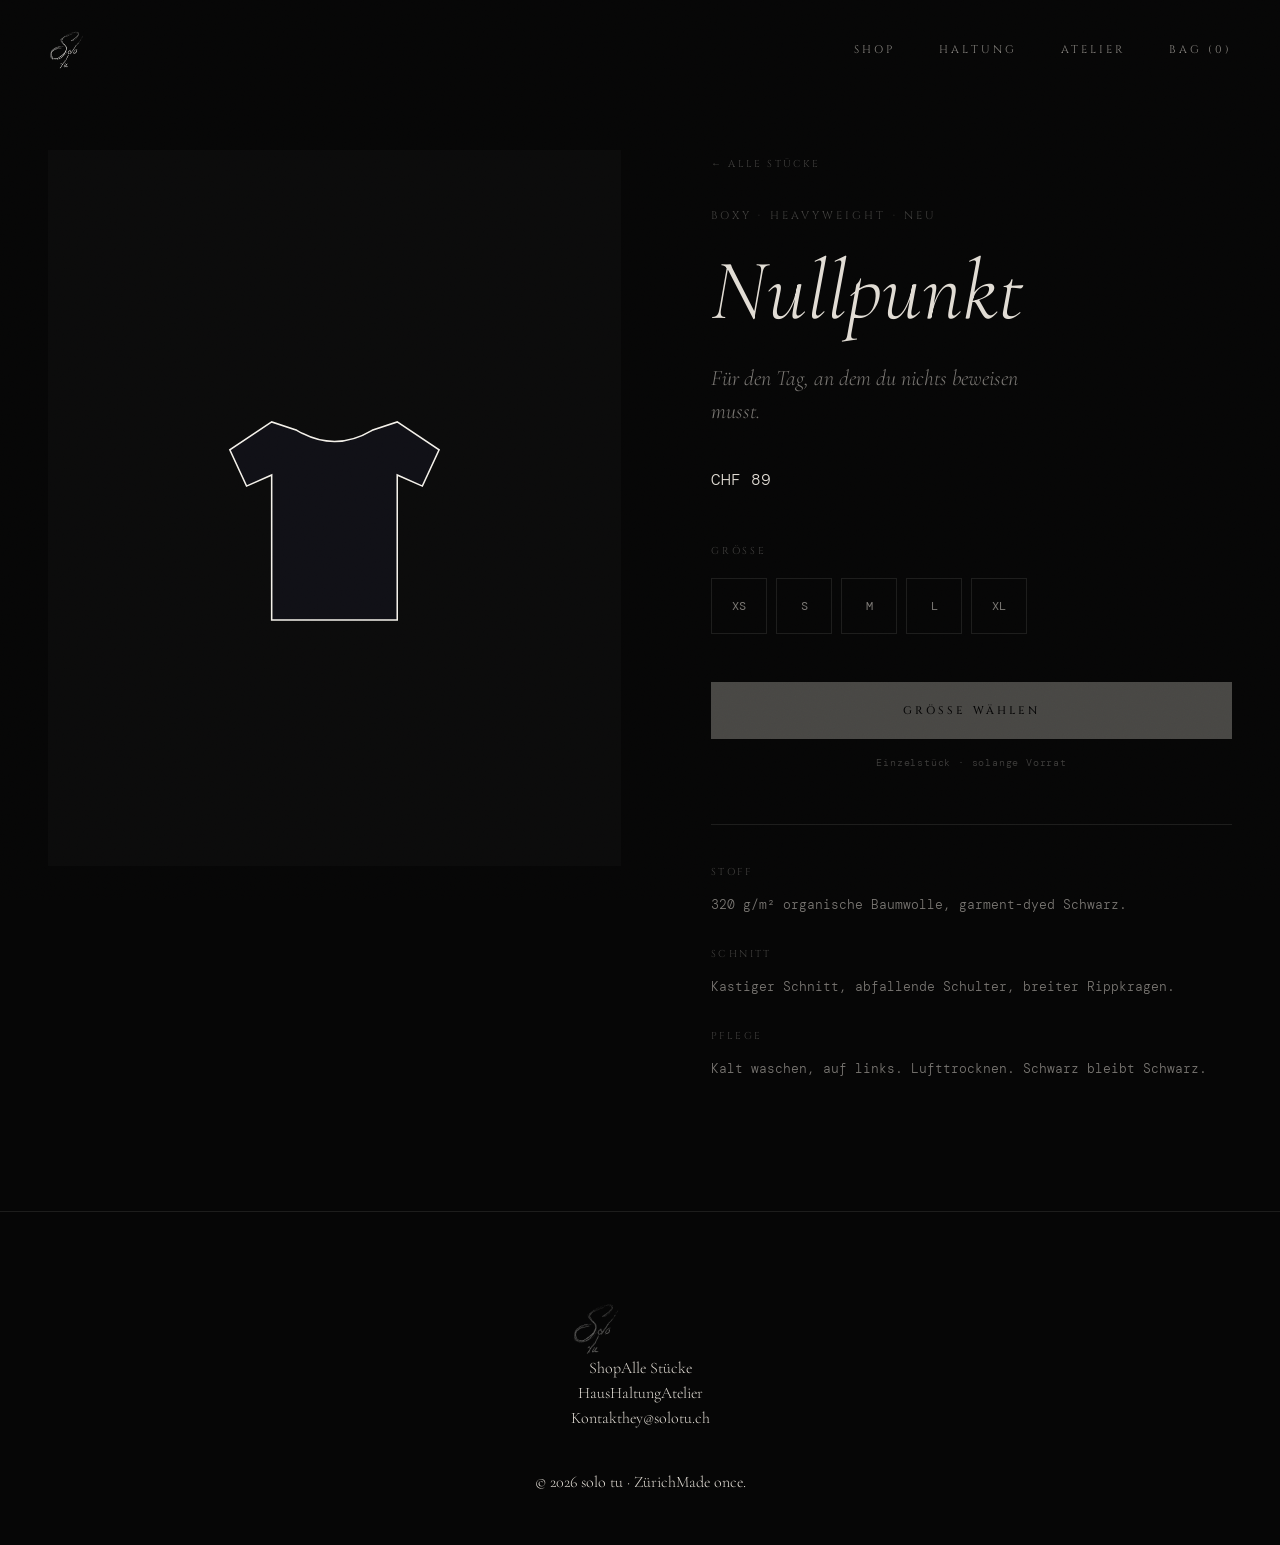
==== product.html @ 5d383a37 "solo tu — initial" ====
<!DOCTYPE html>
<html lang="de">
<head>
<meta charset="UTF-8">
<meta name="viewport" content="width=device-width, initial-scale=1.0">
<title>solo tu</title>
<link rel="preconnect" href="https://fonts.googleapis.com">
<link href="https://fonts.googleapis.com/css2?family=Cinzel:wght@400;500&family=Cormorant+Garamond:ital,wght@0,300;0,400;1,300;1,400&family=DM+Mono:wght@300;400&display=swap" rel="stylesheet">
<link rel="stylesheet" href="style.css">
<link rel="stylesheet" href="shop.css">
<link rel="stylesheet" href="product.css">
</head>
<body>
<div class="grain"></div>

<nav id="nav">
  <a href="index.html" class="nav-logo"><img src="logo.png" alt="solo tu"></a>
  <button class="nav-toggle" aria-label="Menu" onclick="document.body.classList.toggle('menu-open')"><span></span><span></span></button>
  <div class="nav-links">
    <a href="shop.html">Shop</a>
    <a href="index.html#manifest">Haltung</a>
    <a href="index.html#atelier">Atelier</a>
    <a href="#" class="nav-bag" onclick="openCart();return false;">Bag <span id="bag-count">(0)</span></a>
  </div>
</nav>

<main class="pdp" id="pdp"><!-- injected --></main>

<footer class="foot">
  <div class="foot-top">
    <img src="logo.png" alt="solo tu" class="foot-logo">
    <div class="foot-cols">
      <div class="foot-col"><span>Shop</span><a href="shop.html">Alle Stücke</a></div>
      <div class="foot-col"><span>Haus</span><a href="index.html#manifest">Haltung</a><a href="index.html#atelier">Atelier</a></div>
      <div class="foot-col"><span>Kontakt</span><a href="mailto:hey@solotu.ch">hey@solotu.ch</a></div>
    </div>
  </div>
  <div class="foot-bottom"><span>© 2026 solo tu · Zürich</span><span>Made once.</span></div>
</footer>

<div class="cart-overlay" id="cart-overlay" onclick="closeCart()"></div>
<aside class="cart-drawer" id="cart-drawer">
  <div class="cart-head"><span>Deine Bag</span><button onclick="closeCart()">✕</button></div>
  <div class="cart-items" id="cart-items"></div>
  <div class="cart-foot">
    <div class="cart-total"><span>Summe</span><span id="cart-total">CHF 0</span></div>
    <button class="cart-checkout" onclick="checkout()">Zur Kasse</button>
    <p class="cart-note">Versand Schweiz &amp; EU · Steuer inkl.</p>
  </div>
</aside>

<script src="products.js"></script>
<script src="main.js"></script>
<script src="shop.js"></script>
<script src="product.js"></script>
</body>
</html>
---- style.css ----
/* ============ solo tu — Giulia-grade, image-driven ============ */
:root{
  --ink:#060606;
  --ink-2:#0c0c0c;
  --cream:rgba(237,232,223,0.95);
  --cream-dim:rgba(237,232,223,.50);
  --cream-faint:rgba(237,232,223,.26);
  --cream-ghost:rgba(237,232,223,.09);
  --line:rgba(237,232,223,.10);
  --display:'Cormorant Garamond',Georgia,serif;
  --label:'Cinzel',serif;
  --mono:'DM Mono',monospace;
}
*{margin:0;padding:0;box-sizing:border-box}
html{scroll-behavior:smooth;-webkit-text-size-adjust:100%}
body{background:var(--ink);color:var(--cream);font-family:var(--display);
  font-weight:300;line-height:1.55;overflow-x:hidden;-webkit-font-smoothing:antialiased}
img{display:block;max-width:100%}
a{color:inherit;text-decoration:none}
em{font-style:italic;font-weight:300}

.grain{position:fixed;inset:0;pointer-events:none;z-index:900;opacity:.05;mix-blend-mode:overlay;
  background-image:url("data:image/svg+xml,%3Csvg xmlns='http://www.w3.org/2000/svg' viewBox='0 0 200 200'%3E%3Cfilter id='n'%3E%3CfeTurbulence type='fractalNoise' baseFrequency='.85' numOctaves='3'/%3E%3C/filter%3E%3Crect width='100%25' height='100%25' filter='url(%23n)'/%3E%3C/svg%3E");background-size:200px 200px}

/* shared eyebrow */
.eyebrow{font-family:var(--label);font-size:11px;letter-spacing:.42em;
  text-transform:uppercase;color:var(--cream-faint);font-weight:400;display:block}

/* image placeholder treatment — elegant, reads as "photo goes here" */
[data-ph]{position:relative;background:
  linear-gradient(135deg,#0e0e0e 0%,#080808 50%,#101010 100%)}
[data-ph]::after{content:attr(data-ph);position:absolute;inset:0;
  display:flex;align-items:center;justify-content:center;text-align:center;padding:24px;
  font-family:var(--mono);font-size:10px;letter-spacing:.22em;text-transform:uppercase;
  color:rgba(237,232,223,.16);line-height:2}
[data-ph]::before{content:"";position:absolute;inset:18px;border:1px solid rgba(237,232,223,.06)}

/* ============ nav ============ */
#nav{position:fixed;top:0;left:0;right:0;z-index:800;display:flex;align-items:center;
  justify-content:space-between;padding:30px 48px;mix-blend-mode:difference}
.nav-logo img{height:40px;width:auto;opacity:.95}
.nav-links{display:flex;align-items:center;gap:44px}
.nav-links a{font-family:var(--label);font-size:11px;font-weight:400;letter-spacing:.28em;
  text-transform:uppercase;opacity:.6;transition:opacity .4s}
.nav-links a:hover{opacity:1}
.nav-toggle{display:none;background:none;border:none;cursor:pointer;flex-direction:column;gap:6px;padding:6px}
.nav-toggle span{width:26px;height:1px;background:var(--cream);display:block;transition:.3s}

/* ============ hero — fullscreen image + signature ============ */
.hero{position:relative;height:100vh;min-height:640px;display:flex;
  align-items:center;justify-content:center;text-align:center;overflow:hidden}
.hero-media{position:absolute;inset:0}
.hero-overlay{position:absolute;inset:0;background:
  radial-gradient(ellipse at center,transparent 0%,rgba(6,6,6,.55) 75%,rgba(6,6,6,.85) 100%)}
.hero-content{position:relative;z-index:2;display:flex;flex-direction:column;align-items:center;padding:0 30px}
.hero-logo{width:min(360px,72vw);opacity:.96;margin-bottom:42px;
  filter:drop-shadow(0 4px 30px rgba(0,0,0,.6))}
.hero-tagline{font-family:var(--label);font-size:11px;letter-spacing:.4em;
  text-transform:uppercase;color:var(--cream-dim);margin-bottom:46px;font-weight:400}
.hero-lines{display:flex;flex-direction:column;gap:8px;margin-bottom:52px}
.hero-lines span{font-family:var(--label);font-size:clamp(10px,1.4vw,13px);
  letter-spacing:.36em;text-transform:uppercase;color:var(--cream-faint);font-weight:400}
.hero-cta{font-family:var(--label);font-size:11px;letter-spacing:.28em;text-transform:uppercase;
  font-weight:400;color:var(--cream);padding-bottom:9px;border-bottom:1px solid var(--cream-dim);transition:.4s}
.hero-cta:hover{border-color:var(--cream)}

/* ============ manifest ============ */
.manifest{padding:200px 48px}
.manifest-inner{max-width:1000px;margin:0 auto}
.manifest-line{font-size:clamp(34px,6vw,74px);font-weight:300;line-height:1.18;
  font-style:italic;letter-spacing:.005em}
.manifest-line.dim{color:var(--cream-dim)}

/* ============ image pair ============ */
.pair{display:grid;grid-template-columns:1fr 1fr;gap:6px;padding:0 6px}
.pair-img{aspect-ratio:3/4}

/* ============ the work ============ */
.work{padding:200px 48px;max-width:1100px;margin:0 auto}
.work .eyebrow{margin-bottom:50px}
.work-quote{font-size:clamp(30px,4.4vw,56px);font-weight:300;font-style:italic;
  line-height:1.22;border-left:1px solid var(--line);padding-left:40px;margin-bottom:80px}
.work-body{display:grid;grid-template-columns:repeat(2,1fr);gap:54px;max-width:880px}
.work-body p{font-family:var(--mono);font-size:13px;line-height:2.1;color:var(--cream-dim)}

/* ============ featured ============ */
.featured{padding:140px 48px;border-top:1px solid var(--line)}
.featured-head{display:flex;align-items:baseline;gap:26px;margin-bottom:80px}
.featured-title{font-size:clamp(38px,5vw,66px);font-weight:300;font-style:italic}
.featured-grid{display:grid;grid-template-columns:repeat(3,1fr);gap:6px;margin-bottom:64px}

.card{position:relative;cursor:pointer;overflow:hidden}
.card-img{aspect-ratio:4/5;position:relative;overflow:hidden;
  transition:transform 1s cubic-bezier(.19,1,.22,1)}
.card:hover .card-img{transform:scale(1.03)}
.card-meta{padding:26px 4px 0}
.card-name{font-size:24px;font-style:italic;font-weight:300;margin-bottom:10px}
.card-row{display:flex;justify-content:space-between;align-items:baseline}
.card-cut{font-family:var(--mono);font-size:10px;letter-spacing:.16em;text-transform:uppercase;color:var(--cream-faint)}
.card-price{font-family:var(--mono);font-size:12.5px;color:var(--cream-dim)}
.card-tag{position:absolute;top:16px;left:16px;z-index:3;font-family:var(--label);font-size:9px;
  letter-spacing:.22em;text-transform:uppercase;color:var(--cream);font-weight:400;
  background:rgba(6,6,6,.5);padding:6px 11px;backdrop-filter:blur(4px)}

.link-underline{display:inline-block;font-family:var(--label);font-size:11px;letter-spacing:.26em;
  text-transform:uppercase;font-weight:400;color:var(--cream-dim);
  border-bottom:1px solid var(--line);padding-bottom:7px;transition:.4s}
.link-underline:hover{color:var(--cream);border-color:var(--cream-dim)}

/* ============ atelier ============ */
.atelier{display:grid;grid-template-columns:1fr 1fr;gap:6px;align-items:stretch;padding:0 6px;margin-top:6px}
.atelier-img{aspect-ratio:4/5;min-height:520px}
.atelier-text{padding:90px 60px;display:flex;flex-direction:column;justify-content:center}
.atelier-text .eyebrow{margin-bottom:36px}
.atelier-quote{font-size:clamp(26px,3.4vw,42px);font-weight:300;font-style:italic;line-height:1.3;margin-bottom:38px}
.atelier-detail{font-family:var(--mono);font-size:12.5px;line-height:2.05;color:var(--cream-dim);max-width:46ch;margin-bottom:48px}
.atelier-pledge{display:flex;flex-direction:column;gap:12px}
.atelier-pledge span{font-family:var(--label);font-size:10px;letter-spacing:.3em;
  text-transform:uppercase;color:var(--cream-faint);font-weight:400}

/* ============ commission ============ */
.commission{padding:200px 48px;text-align:center}
.commission .eyebrow{margin-bottom:48px}
.commission-quote{font-size:clamp(26px,3.6vw,46px);font-weight:300;font-style:italic;
  line-height:1.32;max-width:20ch;margin:0 auto 64px}
.signup-form{display:flex;max-width:440px;margin:0 auto;border-bottom:1px solid var(--cream-dim)}
.signup-form input{flex:1;background:none;border:none;outline:none;color:var(--cream);
  font-family:var(--mono);font-size:13px;padding:17px 0;letter-spacing:.04em}
.signup-form input::placeholder{color:var(--cream-faint)}
.signup-form button{background:none;border:none;cursor:pointer;color:var(--cream);
  font-family:var(--label);font-size:11px;letter-spacing:.22em;text-transform:uppercase;
  font-weight:400;padding:0 0 0 22px;opacity:.7;transition:.4s}
.signup-form button:hover{opacity:1}

/* ============ footer ============ */
.foot{padding:90px 48px 50px;border-top:1px solid var(--line);
  display:flex;flex-direction:column;align-items:center;gap:40px;text-align:center}
.foot-logo{height:54px;width:auto;opacity:.45}
.foot-meta{display:flex;flex-wrap:wrap;justify-content:center;gap:14px;align-items:center}
.foot-meta span,.foot-meta a{font-family:var(--label);font-size:10px;letter-spacing:.2em;
  text-transform:uppercase;color:var(--cream-faint);font-weight:400;transition:.3s}
.foot-meta a:hover{color:var(--cream)}

/* ============ reveal ============ */
[data-reveal]{opacity:0;transform:translateY(28px);transition:opacity 1.3s ease,transform 1.3s cubic-bezier(.19,1,.22,1)}
[data-reveal].in{opacity:1;transform:none}

/* ============ responsive ============ */
@media(max-width:820px){
  #nav{padding:22px 24px}
  .nav-toggle{display:flex}
  .nav-links{position:fixed;inset:0;background:var(--ink);flex-direction:column;
    justify-content:center;gap:42px;transform:translateY(-100%);transition:transform .6s cubic-bezier(.19,1,.22,1);mix-blend-mode:normal;z-index:799}
  body.menu-open .nav-links{transform:none}
  .nav-links a{font-size:15px}
  .manifest,.work,.commission{padding:120px 24px}
  .work-body{grid-template-columns:1fr;gap:30px}
  .pair{grid-template-columns:1fr}
  .featured{padding:100px 24px}
  .featured-grid{grid-template-columns:1fr;gap:4px}
  .atelier{grid-template-columns:1fr}
  .atelier-img{min-height:auto}
  .atelier-text{padding:80px 28px}
  .foot{padding:70px 24px 40px}
}
@media(prefers-reduced-motion:reduce){
  *{animation:none!important;transition:none!important}
  [data-reveal]{opacity:1;transform:none}
}
---- shop.css ----
.shop-head{padding:180px 48px 56px;max-width:1300px;margin:0 auto}
.shop-eyebrow{font-family:var(--label);font-size:11px;letter-spacing:.42em;
  text-transform:uppercase;color:var(--cream-faint);margin-bottom:34px;font-weight:400}
.shop-title{font-size:clamp(42px,7vw,90px);font-weight:300;line-height:1.0;
  letter-spacing:.005em;font-style:italic}

.shop-filters{display:flex;align-items:center;gap:14px;padding:0 48px 56px;
  max-width:1300px;margin:0 auto;flex-wrap:wrap;border-bottom:1px solid var(--line)}
.filter{background:none;border:1px solid var(--line);cursor:pointer;
  font-family:var(--label);font-size:10px;letter-spacing:.22em;text-transform:uppercase;font-weight:400;
  color:var(--cream-dim);padding:10px 20px;border-radius:0;transition:.4s}
.filter:hover{color:var(--cream);border-color:var(--cream-dim)}
.filter.active{background:var(--cream);color:var(--ink);border-color:var(--cream)}
.shop-count{margin-left:auto;font-family:var(--mono);font-size:10px;
  letter-spacing:.18em;text-transform:uppercase;color:var(--cream-faint)}

.shop-grid{display:grid;grid-template-columns:repeat(3,1fr);gap:6px;
  max-width:1300px;margin:0 auto;padding:56px 48px 130px}

@media(max-width:820px){
  .shop-head{padding:140px 24px 44px}
  .shop-filters{padding:0 24px 40px}
  .shop-grid{grid-template-columns:1fr;gap:4px;padding:40px 24px 100px}
  .shop-count{display:none}
}

/* ---------- cart drawer ---------- */
.cart-overlay{position:fixed;inset:0;background:rgba(6,6,6,.62);backdrop-filter:blur(3px);
  opacity:0;pointer-events:none;transition:opacity .5s;z-index:950}
.cart-overlay.open{opacity:1;pointer-events:auto}
.cart-drawer{position:fixed;top:0;right:0;bottom:0;width:min(420px,90vw);
  background:#080808;border-left:1px solid var(--line);z-index:960;
  transform:translateX(100%);transition:transform .6s cubic-bezier(.19,1,.22,1);
  display:flex;flex-direction:column;padding:36px}
.cart-drawer.open{transform:none}
.cart-head{display:flex;justify-content:space-between;align-items:center;
  padding-bottom:30px;border-bottom:1px solid var(--line)}
.cart-head span{font-family:var(--label);font-size:11px;letter-spacing:.26em;text-transform:uppercase;font-weight:400}
.cart-head button{background:none;border:none;color:var(--cream);font-size:17px;cursor:pointer;opacity:.55;transition:.3s}
.cart-head button:hover{opacity:1}
.cart-items{flex:1;overflow-y:auto;padding:26px 0}
.cart-empty{font-family:var(--mono);font-size:12px;color:var(--cream-faint);
  letter-spacing:.04em;text-align:center;padding:64px 0;line-height:2.1}
.cart-line{display:flex;justify-content:space-between;align-items:flex-start;
  padding:22px 0;border-bottom:1px solid var(--line)}
.cart-line-name{font-size:20px;font-style:italic;font-weight:300;margin-bottom:6px}
.cart-line-meta{font-family:var(--mono);font-size:10px;letter-spacing:.13em;
  text-transform:uppercase;color:var(--cream-faint)}
.cart-line-right{text-align:right;display:flex;flex-direction:column;gap:9px;align-items:flex-end}
.cart-line-price{font-family:var(--mono);font-size:12px;color:var(--cream-dim)}
.cart-line-rm{font-family:var(--mono);font-size:9px;letter-spacing:.13em;
  text-transform:uppercase;color:var(--cream-faint);background:none;border:none;
  cursor:pointer;text-decoration:underline;text-underline-offset:3px;transition:.3s}
.cart-line-rm:hover{color:var(--cream)}
.cart-foot{padding-top:26px;border-top:1px solid var(--line)}
.cart-total{display:flex;justify-content:space-between;align-items:baseline;margin-bottom:24px}
.cart-total span:first-child{font-family:var(--label);font-size:11px;letter-spacing:.22em;text-transform:uppercase;color:var(--cream-dim);font-weight:400}
.cart-total span:last-child{font-family:var(--mono);font-size:16px}
.cart-checkout{width:100%;background:var(--cream);color:var(--ink);border:none;cursor:pointer;
  font-family:var(--label);font-size:11px;letter-spacing:.26em;text-transform:uppercase;font-weight:500;
  padding:19px;transition:opacity .4s}
.cart-checkout:hover{opacity:.85}
.cart-note{text-align:center;margin-top:17px;font-family:var(--mono);font-size:9px;
  letter-spacing:.08em;color:var(--cream-faint)}
---- product.css ----
.pdp{max-width:1300px;margin:0 auto;padding:150px 48px 130px;
  display:grid;grid-template-columns:1.1fr 1fr;gap:90px;align-items:start}
.pdp-visual{position:sticky;top:130px;background:#0b0b0b;aspect-ratio:4/5;
  display:flex;align-items:center;justify-content:center;overflow:hidden}
.pdp-visual svg{width:56%}
.pdp-back{font-family:var(--label);font-size:10px;letter-spacing:.22em;text-transform:uppercase;font-weight:400;
  color:var(--cream-faint);margin-bottom:34px;display:inline-block;transition:.4s}
.pdp-back:hover{color:var(--cream)}
.pdp-cut{font-family:var(--label);font-size:11px;letter-spacing:.28em;text-transform:uppercase;font-weight:400;
  color:var(--cream-faint);margin-bottom:24px}
.pdp-name{font-size:clamp(48px,7vw,86px);font-weight:300;font-style:italic;line-height:1.0;margin-bottom:28px}
.pdp-poem{font-size:22px;font-style:italic;font-weight:300;color:var(--cream-dim);margin-bottom:40px;max-width:34ch;line-height:1.5}
.pdp-price{font-family:var(--mono);font-size:16px;margin-bottom:52px}
.pdp-label{font-family:var(--label);font-size:10px;letter-spacing:.28em;text-transform:uppercase;font-weight:400;
  color:var(--cream-faint);margin-bottom:18px}
.pdp-sizes{display:flex;gap:9px;margin-bottom:48px;flex-wrap:wrap}
.size{width:56px;height:56px;border:1px solid var(--line);background:none;cursor:pointer;
  font-family:var(--mono);font-size:12px;color:var(--cream-dim);transition:.3s}
.size:hover{border-color:var(--cream-dim);color:var(--cream)}
.size.sel{background:var(--cream);color:var(--ink);border-color:var(--cream)}
.pdp-add{width:100%;background:var(--cream);color:var(--ink);border:none;cursor:pointer;
  font-family:var(--label);font-size:11px;letter-spacing:.28em;text-transform:uppercase;font-weight:500;
  padding:21px;transition:opacity .4s;margin-bottom:16px}
.pdp-add:hover{opacity:.85}
.pdp-add:disabled{opacity:.3;cursor:not-allowed}
.pdp-hint{font-family:var(--mono);font-size:10px;letter-spacing:.08em;color:var(--cream-faint);
  text-align:center;margin-bottom:54px}
.pdp-details{border-top:1px solid var(--line);padding-top:40px;display:flex;flex-direction:column;gap:30px}
.pdp-detail span{font-family:var(--label);font-size:10px;letter-spacing:.24em;text-transform:uppercase;font-weight:400;
  color:var(--cream-faint);display:block;margin-bottom:12px}
.pdp-detail p{font-family:var(--mono);font-size:12.5px;line-height:1.95;color:var(--cream-dim)}
@media(max-width:820px){
  .pdp{grid-template-columns:1fr;gap:44px;padding:120px 24px 90px}
  .pdp-visual{position:static;aspect-ratio:1/1}
}
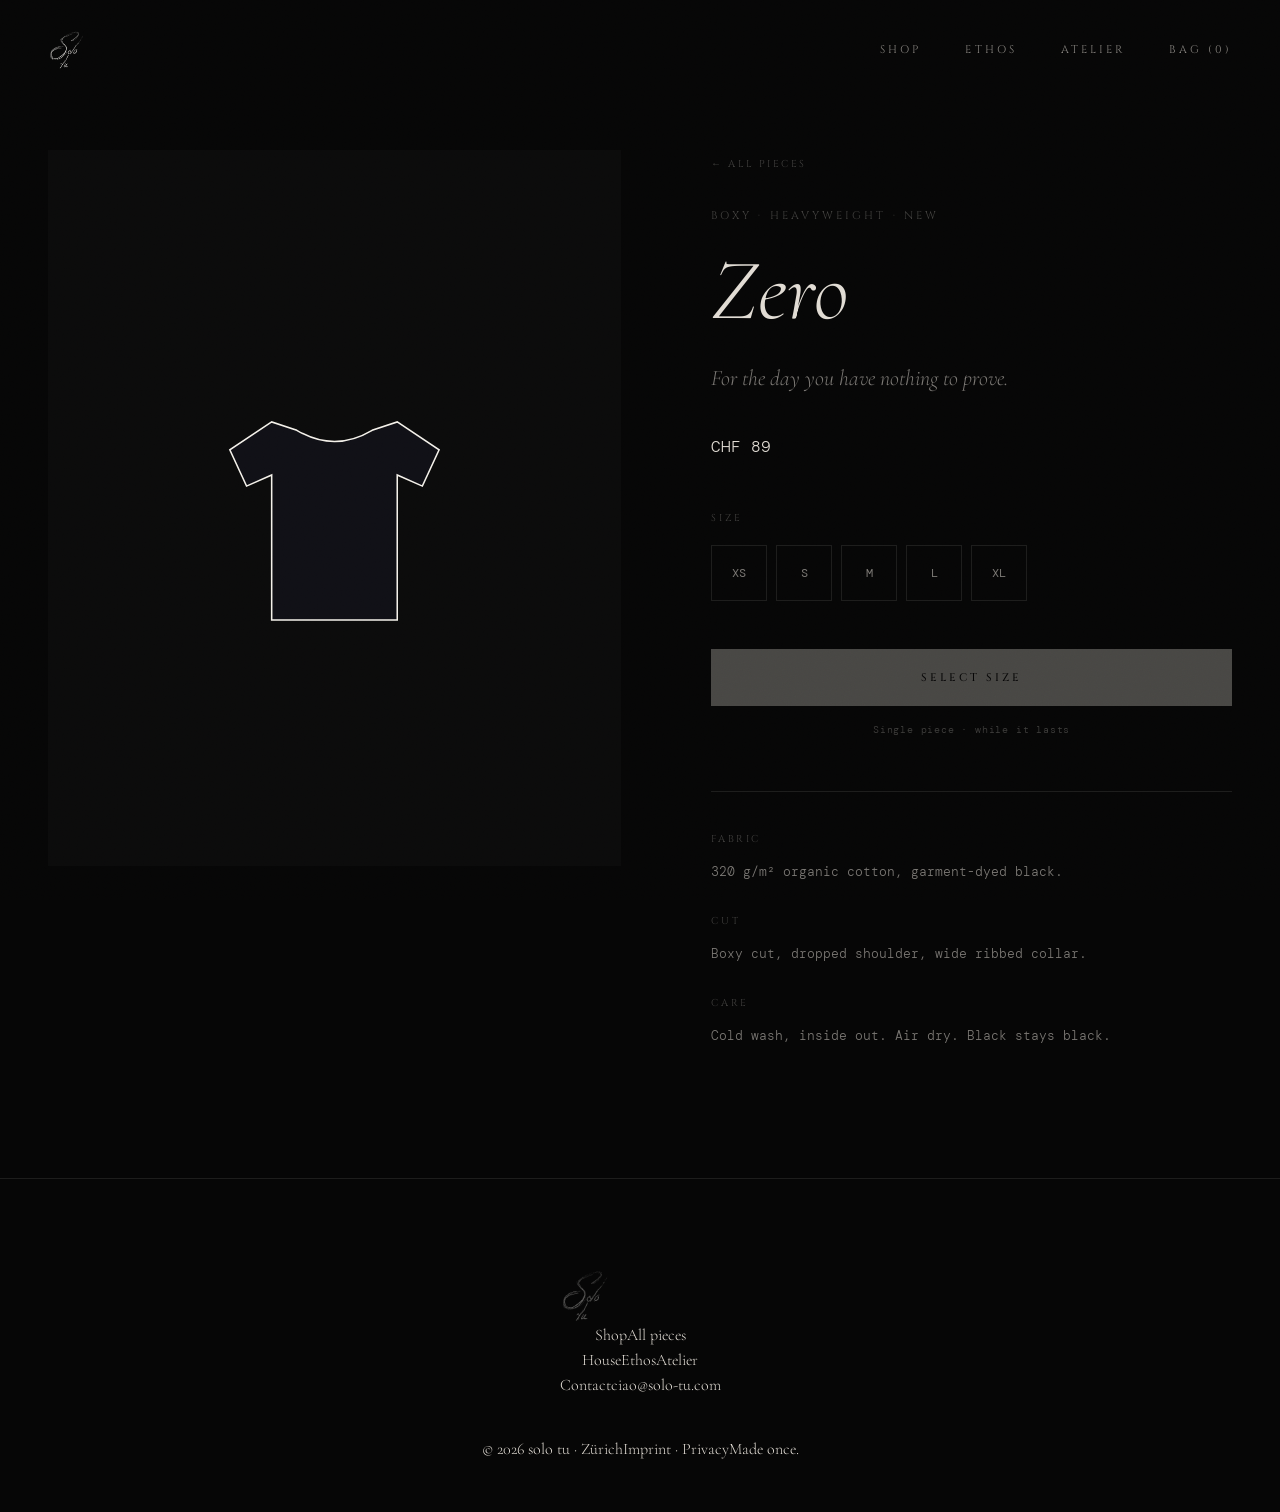
==== commit ee0e193f: "Komplett Englisch, Mobile-Menü-Fix, Imprint/Privacy verlinkt" ====
--- a/product.html
+++ b/product.html
@@ -1,5 +1,5 @@
 <!DOCTYPE html>
-<html lang="de">
+<html lang="en">
 <head>
 <meta charset="UTF-8">
 <meta name="viewport" content="width=device-width, initial-scale=1.0">
@@ -18,7 +18,7 @@
   <button class="nav-toggle" aria-label="Menu" onclick="document.body.classList.toggle('menu-open')"><span></span><span></span></button>
   <div class="nav-links">
     <a href="shop.html">Shop</a>
-    <a href="index.html#manifest">Haltung</a>
+    <a href="index.html#manifest">Ethos</a>
     <a href="index.html#atelier">Atelier</a>
     <a href="#" class="nav-bag" onclick="openCart();return false;">Bag <span id="bag-count">(0)</span></a>
   </div>
@@ -30,22 +30,22 @@
   <div class="foot-top">
     <img src="logo.png" alt="solo tu" class="foot-logo">
     <div class="foot-cols">
-      <div class="foot-col"><span>Shop</span><a href="shop.html">Alle Stücke</a></div>
-      <div class="foot-col"><span>Haus</span><a href="index.html#manifest">Haltung</a><a href="index.html#atelier">Atelier</a></div>
-      <div class="foot-col"><span>Kontakt</span><a href="mailto:hey@solotu.ch">hey@solotu.ch</a></div>
+      <div class="foot-col"><span>Shop</span><a href="shop.html">All pieces</a></div>
+      <div class="foot-col"><span>House</span><a href="index.html#manifest">Ethos</a><a href="index.html#atelier">Atelier</a></div>
+      <div class="foot-col"><span>Contact</span><a href="mailto:ciao@solo-tu.com">ciao@solo-tu.com</a></div>
     </div>
   </div>
-  <div class="foot-bottom"><span>© 2026 solo tu · Zürich</span><span>Made once.</span></div>
+  <div class="foot-bottom"><span>© 2026 solo tu · Zürich</span><span><a href="impressum.html">Imprint</a> · <a href="datenschutz.html">Privacy</a></span><span>Made once.</span></div>
 </footer>
 
 <div class="cart-overlay" id="cart-overlay" onclick="closeCart()"></div>
 <aside class="cart-drawer" id="cart-drawer">
-  <div class="cart-head"><span>Deine Bag</span><button onclick="closeCart()">✕</button></div>
+  <div class="cart-head"><span>Your bag</span><button onclick="closeCart()">✕</button></div>
   <div class="cart-items" id="cart-items"></div>
   <div class="cart-foot">
-    <div class="cart-total"><span>Summe</span><span id="cart-total">CHF 0</span></div>
-    <button class="cart-checkout" onclick="checkout()">Zur Kasse</button>
-    <p class="cart-note">Versand Schweiz &amp; EU · Steuer inkl.</p>
+    <div class="cart-total"><span>Total</span><span id="cart-total">CHF 0</span></div>
+    <button class="cart-checkout" onclick="checkout()">Checkout</button>
+    <p class="cart-note">Shipping Switzerland &amp; EU · Tax incl.</p>
   </div>
 </aside>
 
--- a/style.css
+++ b/style.css
@@ -148,11 +148,24 @@
 /* ============ responsive ============ */
 @media(max-width:820px){
   #nav{padding:22px 24px}
-  .nav-toggle{display:flex}
-  .nav-links{position:fixed;inset:0;background:var(--ink);flex-direction:column;
-    justify-content:center;gap:42px;transform:translateY(-100%);transition:transform .6s cubic-bezier(.19,1,.22,1);mix-blend-mode:normal;z-index:799}
+  .nav-toggle{display:flex;z-index:810;position:relative}
+  /* full-screen menu — solid, calm, editorial */
+  .nav-links{position:fixed;inset:0;background:#060606;flex-direction:column;
+    align-items:center;justify-content:center;gap:50px;
+    transform:translateY(-100%);transition:transform .6s cubic-bezier(.19,1,.22,1);
+    mix-blend-mode:normal;z-index:805}
   body.menu-open .nav-links{transform:none}
-  .nav-links a{font-size:15px}
+  /* neutralise the nav's difference-blend while the menu is open,
+     otherwise the black overlay blends away against the dark page */
+  body.menu-open #nav{mix-blend-mode:normal}
+  body.menu-open{overflow:hidden}
+  .nav-links a{font-size:15px;letter-spacing:.34em;opacity:.55}
+  .nav-links a:hover,.nav-links a:active{opacity:1}
+  .nav-links .nav-bag{margin-top:6px;opacity:.4}
+  /* burger morphs into an X when open */
+  body.menu-open .nav-toggle span:nth-child(1){transform:translateY(7px) rotate(45deg)}
+  body.menu-open .nav-toggle span:nth-child(2){opacity:0}
+  body.menu-open .nav-toggle span:nth-child(3){transform:translateY(-7px) rotate(-45deg)}
   .manifest,.work,.commission{padding:120px 24px}
   .work-body{grid-template-columns:1fr;gap:30px}
   .pair{grid-template-columns:1fr}
